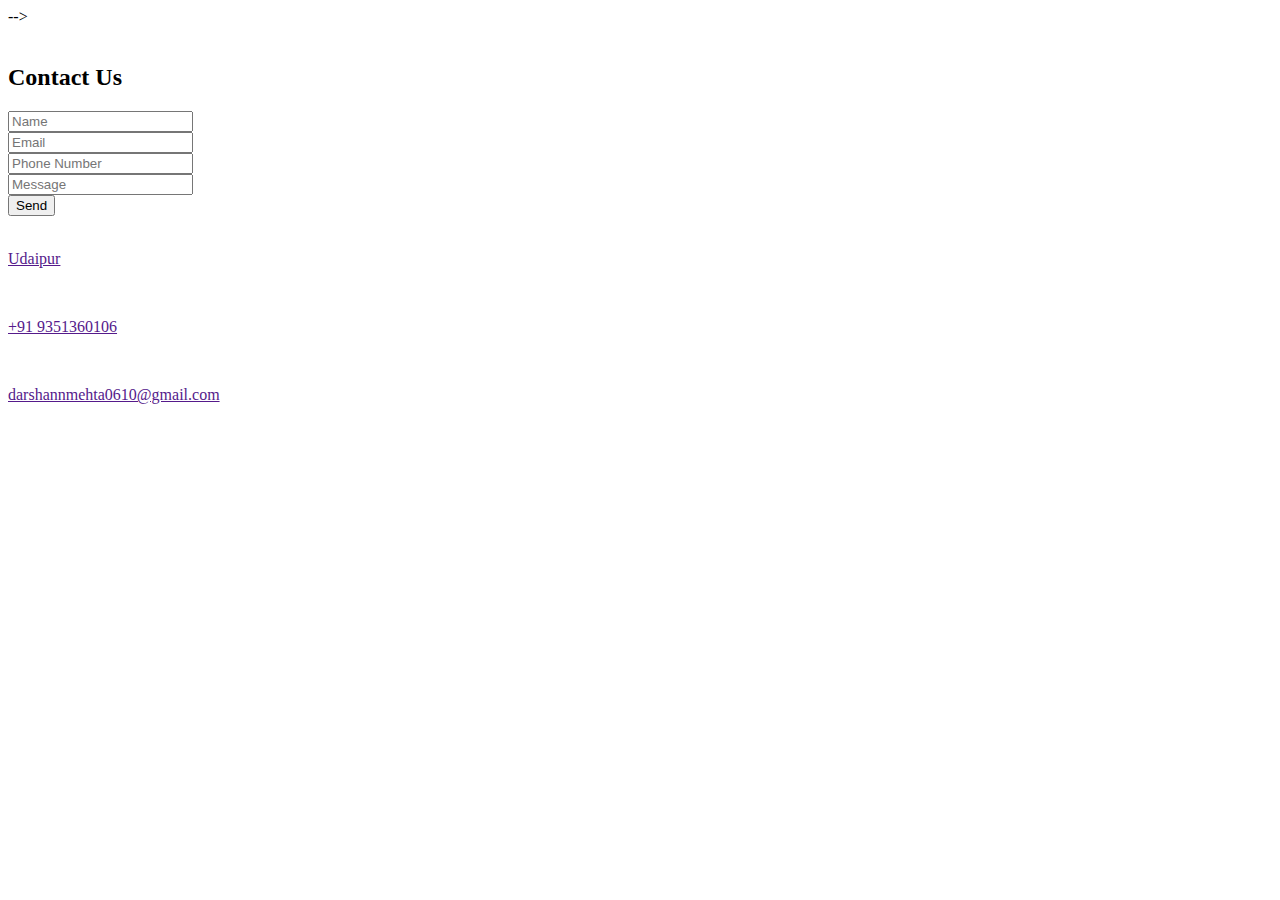
==== contact.html @ 2542baf3 "contact div transparent" ====
<!DOCTYPE html>
<html>

<head>
  <!-- Basic -->
  <meta charset="utf-8" />
  <meta http-equiv="X-UA-Compatible" content="IE=edge" />
  <!-- Mobile Metas -->
  <meta name="viewport" content="width=device-width, initial-scale=1, shrink-to-fit=no" />
  <!-- Site Metas -->
  <meta name="keywords" content="" />
  <meta name="description" content="" />
  <meta name="author" content="" />

  <title>Neogym</title>

  <!-- slider stylesheet -->
  <link rel="stylesheet" type="text/css" href="https://cdnjs.cloudflare.com/ajax/libs/OwlCarousel2/2.3.4/assets/owl.carousel.min.css" />
  <link rel="icon" type="favicon" href="/dumbbell.png" />

  <!-- bootstrap core css -->
  <link rel="stylesheet" type="text/css" href="css/bootstrap.css" />

  <!-- fonts style -->
  <link href="https://fonts.googleapis.com/css?family=Poppins:400,600,700&display=swap" rel="stylesheet">
  <!-- Custom styles for this template -->
  <link href="css/style.css" rel="stylesheet" />
  <!-- responsive style -->
  <link href="css/responsive.css" rel="stylesheet" />
</head>

<body class="sub_page">
  <!--<div class="hero_area">
    <!-- header section strats -->
    <!-- <header class="header_section">
      <div class="container-fluid">
        <nav class="navbar navbar-expand-lg custom_nav-container ">
          <a class="navbar-brand" href="index.html">
            <span>
              Neogym
            </span>
          </a>
          <button class="navbar-toggler" type="button" data-toggle="collapse" data-target="#navbarSupportedContent" aria-controls="navbarSupportedContent" aria-expanded="false" aria-label="Toggle navigation">
            <span class="navbar-toggler-icon"></span>
          </button>

          <!-- <div class="collapse navbar-collapse" id="navbarSupportedContent">
            <div class="d-flex ml-auto flex-column flex-lg-row align-items-center">
              <ul class="navbar-nav  ">
                <li class="nav-item ">
                  <a class="nav-link" href="index.html">Home <span class="sr-only">(current)</span></a>
                </li>
                <li class="nav-item ">
                  <a class="nav-link" href="why.html"> Why us </a>
                </li>
                </li>
                <li class="nav-item">
                  <a class="nav-link" href="trainer.html"> trainers</a>
                </li>
                <li class="nav-item active">
                  <a class="nav-link" href="contact.html"> Contact Us</a>
                </li>
              </ul>
            
            </div>
          </div> -->
        <!-- </nav>
      </div>
    </header> --> 
    <!-- end header section -->

  </div> -->


  <!-- contact section -->

  <section class="contact_section " id="CONTACT">
    <div class="container-fluid">
      <div class="row">
        <div class="col-md-6 px-0">
          <div class="img-box">
            <img src="images/contact-img.jpg" alt="">
          </div>
        </div>
        <div class="col-lg-5 col-md-6">
          <div class="form_container pr-0 pr-lg-5 mr-0 mr-lg-2">
            <div class="heading_container">
              <h2>
                Contact Us
              </h2>
            </div>
            <form action="https://getform.io/f/bzyyjyna" method="post">
              <div>
                <input type="text" placeholder="Name" name="name"/>
              </div>
              <div>
                <input type="email" placeholder="Email" name="email"/>
              </div>
              <div>
                <input type="text" placeholder="Phone Number" name="number"/>
              </div>
              <div>
                <input type="text" class="message-box" placeholder="Message" name="message"/>
              </div>
              <div class="d-flex ">
                <button type="submit">
                  Send
                </button>
              </div>
            </form>
          </div>
        </div>
      </div>
    </div>
  </section>

  <!-- end contact section -->

  <!-- info section -->
  <section class="info_section layout_padding2">
    <div class="container">
      <div class="info_items">
        <a href="">
          <div class="item ">
            <div class="img-box box-1">
              <img src="" alt="">
            </div>
            <div class="detail-box">
              <p>
                Udaipur
              </p>
            </div>
          </div>
        </a>
        <a href="">
          <div class="item ">
            <div class="img-box box-2">
              <img src="" alt="">
            </div>
            <div class="detail-box">
              <p>
                +91 9351360106
              </p>
            </div>
          </div>
        </a>
        <a href="">
          <div class="item ">
            <div class="img-box box-3">
              <img src="" alt="">
            </div>
            <div class="detail-box">
              <p>
                darshannmehta0610@gmail.com
              </p>
            </div>
          </div>
        </a>
      </div>
    </div>
  </section>


  <!-- end info_section -->

  <!-- footer section -->
 
  <!-- footer section -->

 <script src="js/jquery-3.4.1.min.js"></script>
  <!-- <script src="js/bootstrap.js"></script>  -->
<script src="main.js"></script>
</body>

</html>
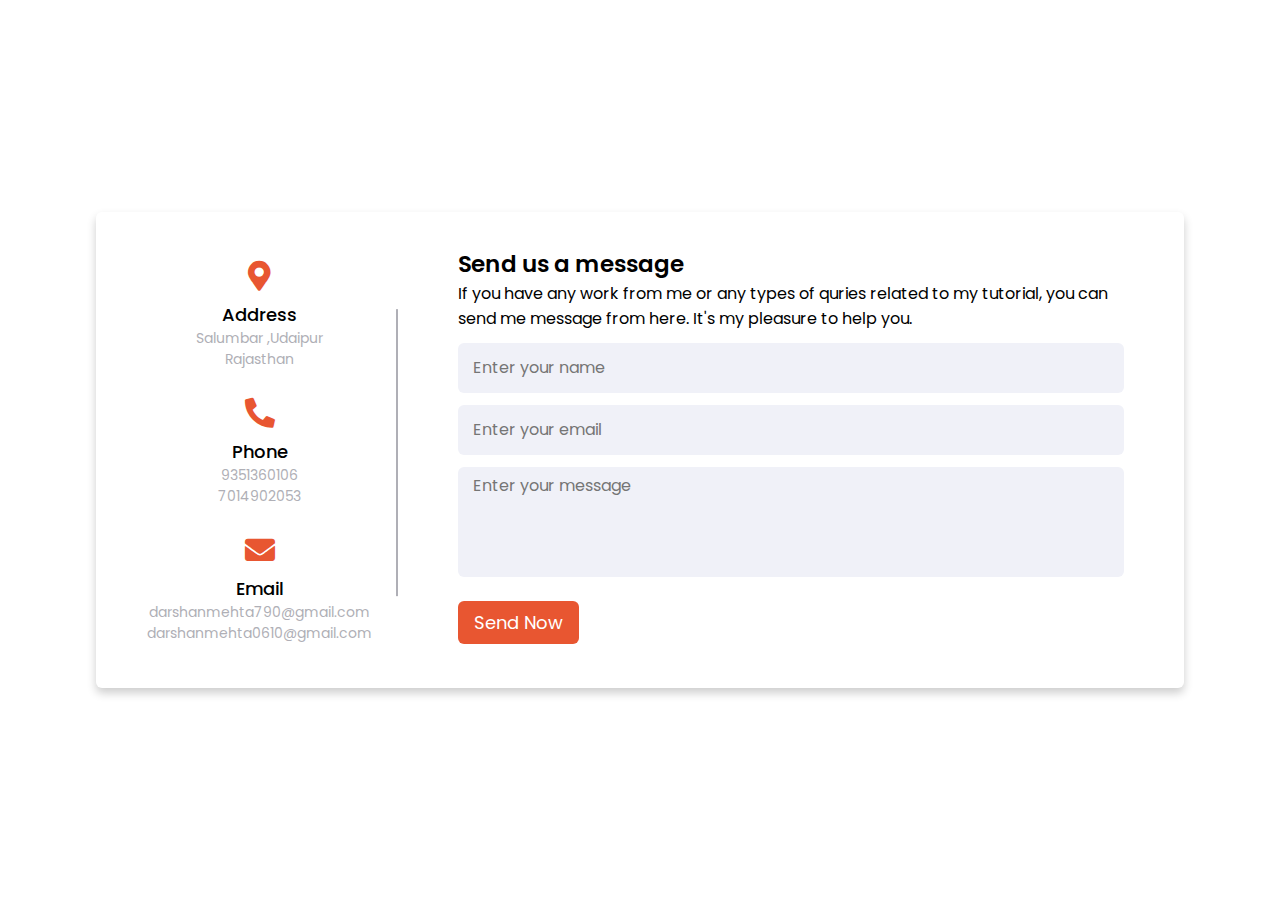
==== commit bd10a3cf: "new changes" ====
--- a/contact.html
+++ b/contact.html
@@ -1,175 +1,57 @@
 <!DOCTYPE html>
-<html>
-
-<head>
-  <!-- Basic -->
-  <meta charset="utf-8" />
-  <meta http-equiv="X-UA-Compatible" content="IE=edge" />
-  <!-- Mobile Metas -->
-  <meta name="viewport" content="width=device-width, initial-scale=1, shrink-to-fit=no" />
-  <!-- Site Metas -->
-  <meta name="keywords" content="" />
-  <meta name="description" content="" />
-  <meta name="author" content="" />
-
-  <title>Neogym</title>
-
-  <!-- slider stylesheet -->
-  <link rel="stylesheet" type="text/css" href="https://cdnjs.cloudflare.com/ajax/libs/OwlCarousel2/2.3.4/assets/owl.carousel.min.css" />
-  <link rel="icon" type="favicon" href="/dumbbell.png" />
-
-  <!-- bootstrap core css -->
-  <link rel="stylesheet" type="text/css" href="css/bootstrap.css" />
-
-  <!-- fonts style -->
-  <link href="https://fonts.googleapis.com/css?family=Poppins:400,600,700&display=swap" rel="stylesheet">
-  <!-- Custom styles for this template -->
-  <link href="css/style.css" rel="stylesheet" />
-  <!-- responsive style -->
-  <link href="css/responsive.css" rel="stylesheet" />
-</head>
-
-<body class="sub_page">
-  <!--<div class="hero_area">
-    <!-- header section strats -->
-    <!-- <header class="header_section">
-      <div class="container-fluid">
-        <nav class="navbar navbar-expand-lg custom_nav-container ">
-          <a class="navbar-brand" href="index.html">
-            <span>
-              Neogym
-            </span>
-          </a>
-          <button class="navbar-toggler" type="button" data-toggle="collapse" data-target="#navbarSupportedContent" aria-controls="navbarSupportedContent" aria-expanded="false" aria-label="Toggle navigation">
-            <span class="navbar-toggler-icon"></span>
-          </button>
-
-          <!-- <div class="collapse navbar-collapse" id="navbarSupportedContent">
-            <div class="d-flex ml-auto flex-column flex-lg-row align-items-center">
-              <ul class="navbar-nav  ">
-                <li class="nav-item ">
-                  <a class="nav-link" href="index.html">Home <span class="sr-only">(current)</span></a>
-                </li>
-                <li class="nav-item ">
-                  <a class="nav-link" href="why.html"> Why us </a>
-                </li>
-                </li>
-                <li class="nav-item">
-                  <a class="nav-link" href="trainer.html"> trainers</a>
-                </li>
-                <li class="nav-item active">
-                  <a class="nav-link" href="contact.html"> Contact Us</a>
-                </li>
-              </ul>
-            
-            </div>
-          </div> -->
-        <!-- </nav>
-      </div>
-    </header> --> 
-    <!-- end header section -->
-
-  </div> -->
-
-
-  <!-- contact section -->
-
-  <section class="contact_section " id="CONTACT">
-    <div class="container-fluid">
-      <div class="row">
-        <div class="col-md-6 px-0">
-          <div class="img-box">
-            <img src="images/contact-img.jpg" alt="">
-          </div>
+<html lang="en" dir="ltr">
+  <head>
+    <meta charset="UTF-8">
+    <title> Contact Us</title>
+    <link rel="stylesheet" href="contact.css">
+    <!-- Fontawesome CDN Link -->
+    <link rel="stylesheet" href="https://cdnjs.cloudflare.com/ajax/libs/font-awesome/5.15.2/css/all.min.css"/>
+     <meta name="viewport" content="width=device-width, initial-scale=1.0">
+   </head>
+<body>
+  
+  <div class="container">
+    <div class="content">
+      <div class="left-side">
+        <div class="address details">
+          <i class="fas fa-map-marker-alt"></i>
+          <div class="topic">Address</div>
+          <div class="text-one">Salumbar ,Udaipur</div>
+          <div class="text-two">Rajasthan</div>
         </div>
-        <div class="col-lg-5 col-md-6">
-          <div class="form_container pr-0 pr-lg-5 mr-0 mr-lg-2">
-            <div class="heading_container">
-              <h2>
-                Contact Us
-              </h2>
-            </div>
-            <form action="https://getform.io/f/bzyyjyna" method="post">
-              <div>
-                <input type="text" placeholder="Name" name="name"/>
-              </div>
-              <div>
-                <input type="email" placeholder="Email" name="email"/>
-              </div>
-              <div>
-                <input type="text" placeholder="Phone Number" name="number"/>
-              </div>
-              <div>
-                <input type="text" class="message-box" placeholder="Message" name="message"/>
-              </div>
-              <div class="d-flex ">
-                <button type="submit">
-                  Send
-                </button>
-              </div>
-            </form>
-          </div>
+        <div class="phone details">
+          <i class="fas fa-phone-alt"></i>
+          <div class="topic">Phone</div>
+          <div class="text-one">9351360106</div>
+          <div class="text-two">7014902053</div>
+        </div>
+        <div class="email details">
+          <i class="fas fa-envelope"></i>
+          <div class="topic">Email</div>
+          <div class="text-one">darshanmehta790@gmail.com</div>
+          <div class="text-two">darshanmehta0610@gmail.com</div>
         </div>
       </div>
+      <div class="right-side">
+        <div class="topic-text">Send us a message</div>
+        <p>If you have any work from me or any types of quries related to my tutorial, you can send me message from here. It's my pleasure to help you.</p>
+      <form action="https://api.web3forms.com/submit" method="post">
+        <div class="input-box">
+          <input type="hidden" name="access_key" value="4dc5bee2-c44a-4f90-8d76-19c1203b9d5f">
+          <input type="text" placeholder="Enter your name" name="name">
+        </div>
+        <div class="input-box">
+          <input type="text" placeholder="Enter your email">
+        </div>
+        <div class="input-box message-box">
+          <textarea placeholder="Enter your message"></textarea>
+        </div>
+        <div class="button">
+          <input  type="submit" value="Send Now" >
+        </div>
+      </form>
     </div>
-  </section>
-
-  <!-- end contact section -->
-
-  <!-- info section -->
-  <section class="info_section layout_padding2">
-    <div class="container">
-      <div class="info_items">
-        <a href="">
-          <div class="item ">
-            <div class="img-box box-1">
-              <img src="" alt="">
-            </div>
-            <div class="detail-box">
-              <p>
-                Udaipur
-              </p>
-            </div>
-          </div>
-        </a>
-        <a href="">
-          <div class="item ">
-            <div class="img-box box-2">
-              <img src="" alt="">
-            </div>
-            <div class="detail-box">
-              <p>
-                +91 9351360106
-              </p>
-            </div>
-          </div>
-        </a>
-        <a href="">
-          <div class="item ">
-            <div class="img-box box-3">
-              <img src="" alt="">
-            </div>
-            <div class="detail-box">
-              <p>
-                darshannmehta0610@gmail.com
-              </p>
-            </div>
-          </div>
-        </a>
-      </div>
     </div>
-  </section>
-
-
-  <!-- end info_section -->
-
-  <!-- footer section -->
- 
-  <!-- footer section -->
-
- <script src="js/jquery-3.4.1.min.js"></script>
-  <!-- <script src="js/bootstrap.js"></script>  -->
-<script src="main.js"></script>
+  </div>
 </body>
-
 </html>--- a/contact.css
+++ b/contact.css
@@ -0,0 +1,152 @@
+
+@import url('https://fonts.googleapis.com/css2?family=Poppins:wght@200;300;400;500;600;700&display=swap');
+
+*{
+  margin: 0;
+  padding: 0;
+  box-sizing: border-box;
+  font-family: "Poppins" , sans-serif;
+
+}
+body{
+  min-height: 100vh;
+  width: 100%;
+  background: #fff;
+  display: flex;
+  align-items: center;
+  justify-content: center;
+}
+.container{
+  width: 85%;
+  background: transparent;
+  border-radius: 6px;
+  padding: 20px 60px 30px 40px;
+  box-shadow: 0 5px 10px rgba(0, 0, 0, 0.2);
+}
+.container .content{
+  display: flex;
+  align-items: center;
+  justify-content: space-between;
+}
+.container .content .left-side{
+  width: 25%;
+  height: 100%;
+  display: flex;
+  flex-direction: column;
+  align-items: center;
+  justify-content: center;
+  margin-top: 15px;
+  position: relative;
+}
+.content .left-side::before{
+  content: '';
+  position: absolute;
+  height: 70%;
+  width: 2px;
+  right: -15px;
+  top: 50%;
+  transform: translateY(-50%);
+  background: #afafb6;
+}
+.content .left-side .details{
+  margin: 14px;
+  text-align: center;
+}
+.content .left-side .details i{
+  font-size: 30px;
+  color: #e85631;
+  margin-bottom: 10px;
+}
+.content .left-side .details .topic{
+  font-size: 18px;
+  font-weight: 500;
+}
+.content .left-side .details .text-one,
+.content .left-side .details .text-two{
+  font-size: 14px;
+  color: #afafb6;
+}
+.container .content .right-side{
+  width: 75%;
+  margin-left: 75px;
+}
+.content .right-side .topic-text{
+  font-size: 23px;
+  font-weight: 600;
+  color: #000;
+}
+.right-side .input-box{
+  height: 50px;
+  width: 100%;
+  margin: 12px 0;
+}
+.right-side .input-box input,
+.right-side .input-box textarea{
+  height: 100%;
+  width: 100%;
+  border: none;
+  outline: none;
+  font-size: 16px;
+  background: #F0F1F8;
+  border-radius: 6px;
+  padding: 0 15px;
+  resize: none;
+}
+.right-side .message-box{
+  min-height: 110px;
+}
+.right-side .input-box textarea{
+  padding-top: 6px;
+}
+.right-side .button{
+  display: inline-block;
+  margin-top: 12px;
+}
+.right-side .button input[type="submit"]{
+  color: #fff;
+  font-size: 18px;
+  outline: none;
+  border: none;
+  padding: 8px 16px;
+  border-radius: 6px;
+  background: #e85631;
+  cursor: pointer;
+  transition: all 0.3s ease;
+}
+.button input[type="submit"]:hover{
+  background: #ff5733;
+}
+
+@media (max-width: 950px) {
+  .container{
+    width: 90%;
+    padding: 30px 40px 40px 35px ;
+  }
+  .container .content .right-side{
+   width: 75%;
+   margin-left: 55px;
+}
+}
+@media (max-width: 820px) {
+  .container{
+    margin: 40px 0;
+    height: 100%;
+  }
+  .container .content{
+    flex-direction: column-reverse;
+  }
+ .container .content .left-side{
+   width: 100%;
+   flex-direction: row;
+   margin-top: 40px;
+   justify-content: center;
+   flex-wrap: wrap;
+ }
+ .container .content .left-side::before{
+   display: none;
+ }
+ .container .content .right-side{
+   width: 100%;
+   margin-left: 0;
+ }
+}